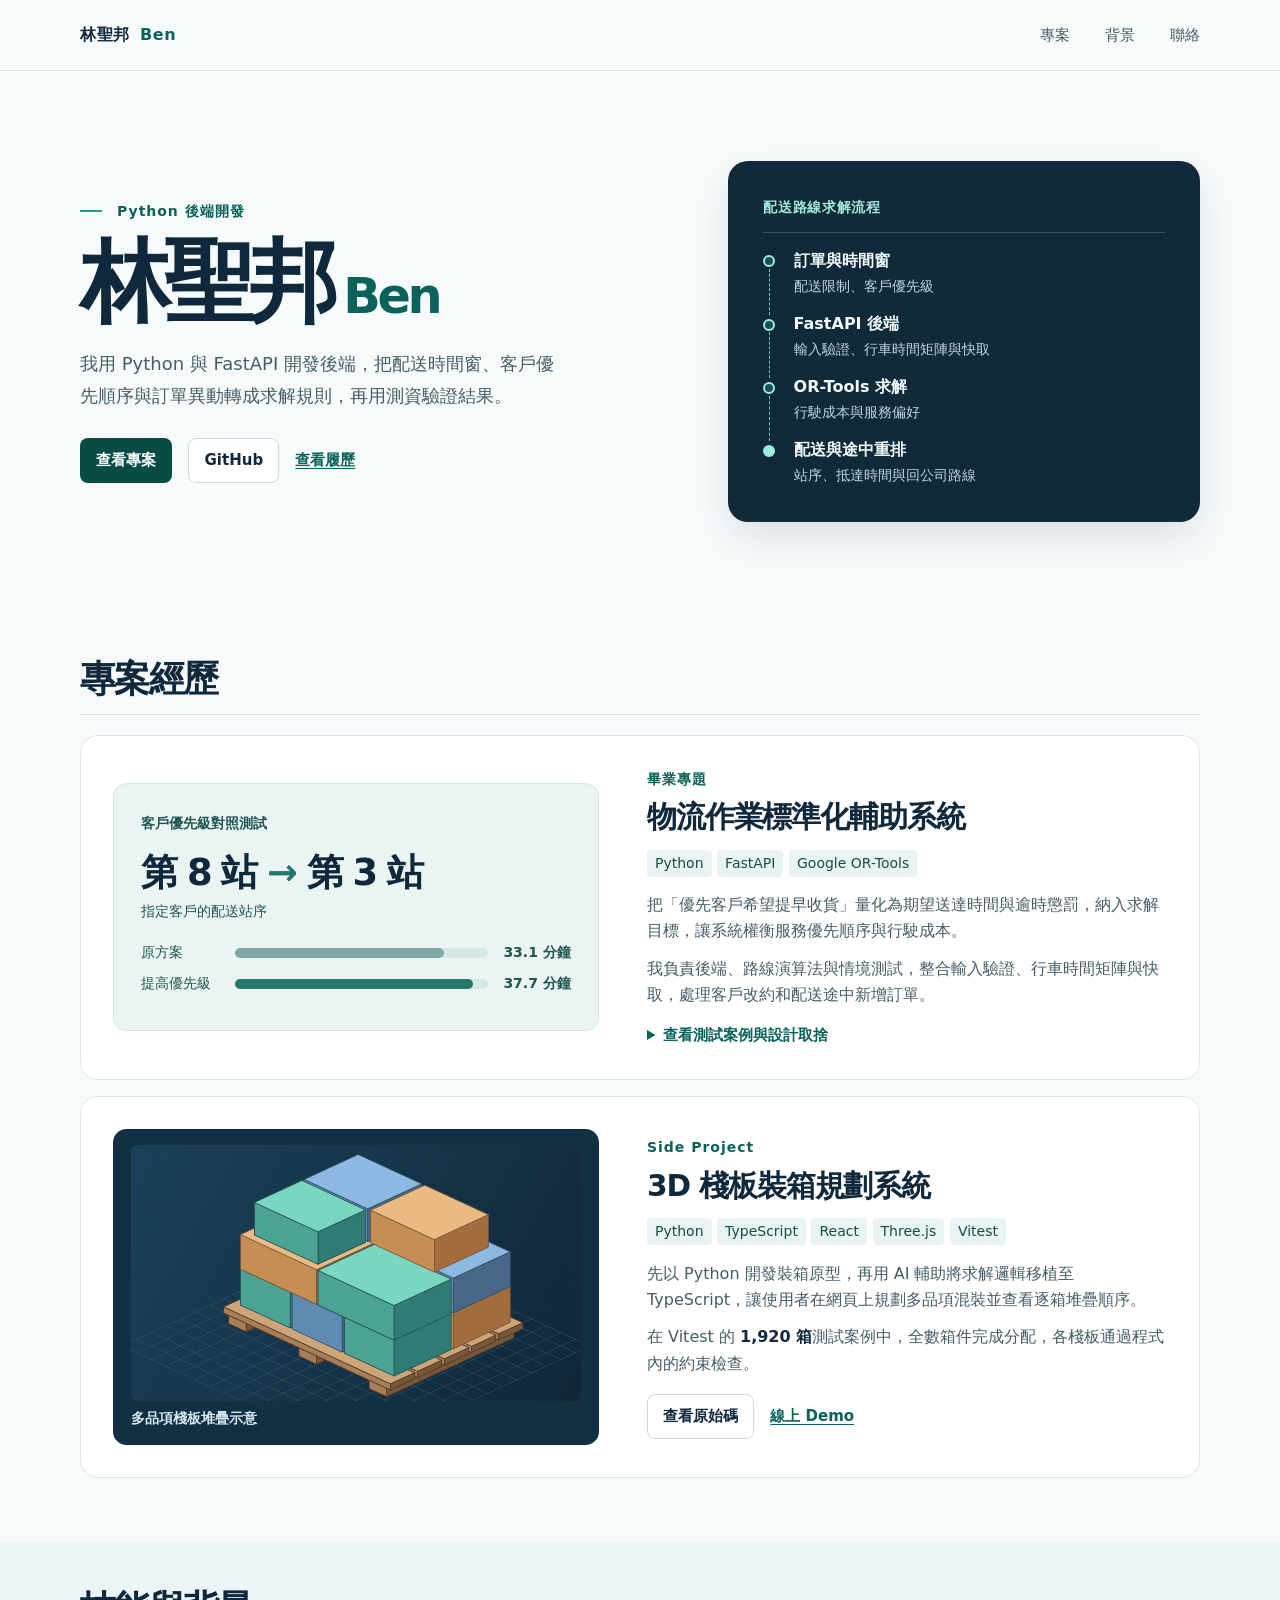
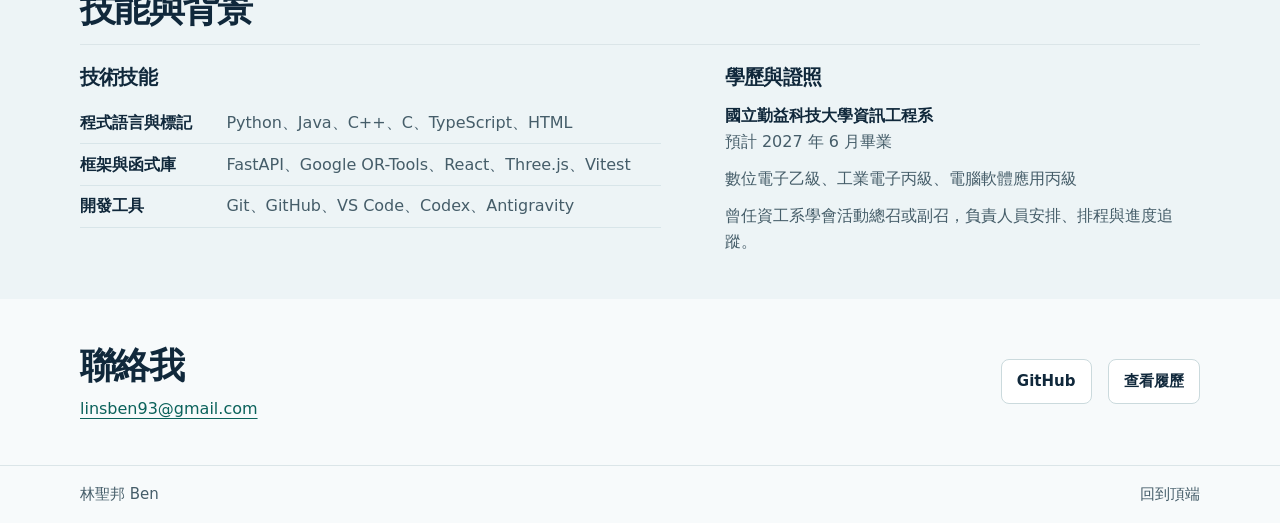
==== index.html @ 9405531b "Publish first portfolio version" ====
<!doctype html>
<html lang="zh-Hant">
<head>
  <meta charset="utf-8">
  <meta name="viewport" content="width=device-width, initial-scale=1">
  <meta name="description" content="林聖邦 Ben 的工程作品集，展示 FastAPI 物流路線求解與 3D 棧板裝箱規劃。">
  <meta name="theme-color" content="#f7fafb">
  <title>林聖邦 Ben｜工程作品集</title>
  <link rel="stylesheet" href="styles.css">
  <script src="pallet.js" defer></script>
</head>
<body>
  <a class="skip" href="#main">跳至主要內容</a>
  <header class="site-header" id="top">
    <div class="shell site-nav">
      <a class="wordmark" href="#top">林聖邦 <span>Ben</span></a>
      <nav aria-label="網站導覽">
        <a href="#projects">專案</a>
        <a href="#about">背景</a>
        <a href="#contact">聯絡</a>
      </nav>
    </div>
  </header>

  <main id="main">
    <section class="hero shell" aria-labelledby="hero-title">
      <div class="hero-copy">
        <p class="eyebrow"><span></span> Python 後端開發</p>
        <h1 id="hero-title">林聖邦<span class="hero-name">Ben</span></h1>
        <p class="intro">我用 Python 與 FastAPI 開發後端，把配送時間窗、客戶優先順序與訂單異動轉成求解規則，再用測資驗證結果。</p>
        <div class="actions">
          <a class="button primary" href="#projects">查看專案</a>
          <a class="button secondary" href="https://github.com/linbenshow">GitHub</a>
          <a class="text-link" href="resume.html">查看履歷</a>
        </div>
      </div>

      <figure class="flow-card" aria-labelledby="flow-title">
        <figcaption id="flow-title">配送路線求解流程</figcaption>
        <ol class="flow">
          <li><span class="flow-node" aria-hidden="true"></span><div><strong>訂單與時間窗</strong><small>配送限制、客戶優先級</small></div></li>
          <li><span class="flow-node" aria-hidden="true"></span><div><strong>FastAPI 後端</strong><small>輸入驗證、行車時間矩陣與快取</small></div></li>
          <li><span class="flow-node" aria-hidden="true"></span><div><strong>OR-Tools 求解</strong><small>行駛成本與服務偏好</small></div></li>
          <li><span class="flow-node" aria-hidden="true"></span><div><strong>配送與途中重排</strong><small>站序、抵達時間與回公司路線</small></div></li>
        </ol>
      </figure>
    </section>

    <section class="shell projects section" id="projects" aria-labelledby="projects-title">
      <div class="section-heading">
        <h2 id="projects-title">專案經歷</h2>
      </div>

      <article class="project">
        <div class="project-copy">
          <p class="project-type">畢業專題</p>
          <h3>物流作業標準化輔助系統</h3>
          <ul class="tags" aria-label="使用技術">
            <li>Python</li><li>FastAPI</li><li>Google OR-Tools</li>
          </ul>
          <p>把「優先客戶希望提早收貨」量化為期望送達時間與逾時懲罰，納入求解目標，讓系統權衡服務優先順序與行駛成本。</p>
          <p>我負責後端、路線演算法與情境測試，整合輸入驗證、行車時間矩陣與快取，處理客戶改約和配送途中新增訂單。</p>
          <details>
            <summary>查看測試案例與設計取捨</summary>
            <p>在一組對照測試中，提高指定客戶的優先級後，該客戶由第 8 站提前至第 3 站，行駛時間由 33.1 分鐘增至 37.7 分鐘。兩組都沒有等待或遲到。這個案例呈現提早服務指定客戶所增加的行駛成本。</p>
          </details>
        </div>
        <figure class="project-visual comparison">
          <figcaption>客戶優先級對照測試</figcaption>
          <div class="metric"><strong>第 8 站 <span aria-hidden="true">→</span><span class="sr-only">提前至</span> 第 3 站</strong><span>指定客戶的配送站序</span></div>
          <div class="bar-row"><span>原方案</span><div class="bar-track" aria-hidden="true"><div class="bar original"></div></div><strong>33.1 分鐘</strong></div>
          <div class="bar-row"><span>提高優先級</span><div class="bar-track" aria-hidden="true"><div class="bar updated"></div></div><strong>37.7 分鐘</strong></div>
        </figure>
      </article>

      <article class="project pallet-project">
        <div class="project-copy">
          <p class="project-type">Side Project</p>
          <h3>3D 棧板裝箱規劃系統</h3>
          <ul class="tags" aria-label="使用技術">
            <li>Python</li><li>TypeScript</li><li>React</li><li>Three.js</li><li>Vitest</li>
          </ul>
          <p>先以 Python 開發裝箱原型，再用 AI 輔助將求解邏輯移植至 TypeScript，讓使用者在網頁上規劃多品項混裝並查看逐箱堆疊順序。</p>
          <p>在 Vitest 的 <strong>1,920 箱</strong>測試案例中，全數箱件完成分配，各棧板通過程式內的約束檢查。</p>
          <div class="actions project-links">
            <a class="button secondary" href="https://github.com/linbenshow/pallet-packing-3d">查看原始碼</a>
            <a class="text-link" href="https://linbenshow.github.io/pallet-packing-3d/">線上 Demo</a>
          </div>
        </div>
        <figure class="project-visual pallet-figure">
          <canvas id="pallet" width="880" height="500" role="img" aria-label="三種顏色的箱件分層堆疊在棧板上的等角示意"></canvas>
          <figcaption>多品項棧板堆疊示意</figcaption>
        </figure>
      </article>
    </section>

    <section class="background section" id="about" aria-labelledby="about-title">
      <div class="shell">
        <div class="section-heading"><h2 id="about-title">技能與背景</h2></div>
        <div class="about-grid">
          <div>
            <h3>技術技能</h3>
            <dl class="skills">
              <div><dt>程式語言與標記</dt><dd>Python、Java、C++、C、TypeScript、HTML</dd></div>
              <div><dt>框架與函式庫</dt><dd>FastAPI、Google OR-Tools、React、Three.js、Vitest</dd></div>
              <div><dt>開發工具</dt><dd>Git、GitHub、VS Code、Codex、Antigravity</dd></div>
            </dl>
          </div>
          <div class="credentials">
            <h3>學歷與證照</h3>
            <p><strong>國立勤益科技大學資訊工程系</strong><br>預計 2027 年 6 月畢業</p>
            <p>數位電子乙級、工業電子丙級、電腦軟體應用丙級</p>
            <p>曾任資工系學會活動總召或副召，負責人員安排、排程與進度追蹤。</p>
          </div>
        </div>
      </div>
    </section>

    <section class="contact shell section" id="contact" aria-labelledby="contact-title">
      <div>
        <h2 id="contact-title">聯絡我</h2>
        <a class="email" href="mailto:linsben93@gmail.com">linsben93@gmail.com</a>
      </div>
      <div class="actions">
        <a class="button secondary" href="https://github.com/linbenshow">GitHub</a>
        <a class="button secondary" href="resume.html">查看履歷</a>
      </div>
    </section>
  </main>

  <footer><div class="shell footer-inner"><span>林聖邦 Ben</span><a href="#top">回到頂端</a></div></footer>
</body>
</html>
---- styles.css ----
:root {
  color-scheme: light;
  --ink: #10283b;
  --muted: #455d69;
  --accent: #0b625b;
  --accent-dark: #084c46;
  --line: #dbe5e8;
  --paper: #f7fafb;
  --white: #fff;
  --font: "Segoe UI", "Noto Sans TC", "Microsoft JhengHei", "PingFang TC", system-ui, sans-serif;
}

*, *::before, *::after { box-sizing: border-box; }
html { scroll-padding-top: 1rem; }
body { margin: 0; background: var(--paper); color: var(--ink); font: 1rem/1.65 var(--font); }
a { color: var(--accent); text-underline-offset: .22em; }
a:focus-visible, summary:focus-visible { outline: 3px solid #16897c; outline-offset: 4px; }
figure, h1, h2, h3, p, ol, ul, dl, dd { margin: 0; }
.shell { width: min(70rem, calc(100% - 4rem)); margin-inline: auto; }
.sr-only, .skip:not(:focus) { position: absolute; width: 1px; height: 1px; overflow: hidden; clip-path: inset(50%); white-space: nowrap; }
.skip:focus { position: fixed; z-index: 2; inset: .75rem auto auto .75rem; padding: .5rem 1rem; background: var(--white); }

.site-header { border-bottom: 1px solid var(--line); }
.site-nav { min-height: 4.4rem; display: flex; align-items: center; justify-content: space-between; gap: 1rem; }
.wordmark { color: var(--ink); text-decoration: none; font-weight: 800; letter-spacing: .04em; }
.wordmark span { margin-inline-start: .24rem; color: var(--accent); }
.site-nav nav { display: flex; gap: clamp(1rem, 3vw, 2.2rem); }
.site-nav nav a, footer a { color: var(--muted); font-size: .9375rem; text-decoration: none; }
.site-nav nav a:hover, footer a:hover { text-decoration: underline; }

.hero { display: grid; grid-template-columns: 1.21fr 1fr; align-items: center; gap: clamp(2rem, 6vw, 5rem); padding-block: clamp(3rem, 7vw, 6.4rem); }
.eyebrow, .project-type { color: var(--accent); font-size: .875rem; font-weight: 750; letter-spacing: .07em; }
.eyebrow span { display: inline-block; width: 1.4rem; height: 2px; margin: 0 .55rem .25rem 0; background: #1d9e8e; }
h1 { margin-block: .65rem 1.1rem; font-size: clamp(3.1rem, 7vw, 5.9rem); line-height: 1.08; letter-spacing: -.065em; }
.hero-name { margin-left: .22em; color: var(--accent); font-size: .55em; letter-spacing: -.07em; }
.intro { max-width: 30rem; color: var(--muted); font-size: clamp(1rem, 2vw, 1.125rem); line-height: 1.8; }
.actions { display: flex; flex-wrap: wrap; gap: .7rem 1rem; align-items: center; margin-top: 1.6rem; }
.button { display: inline-flex; align-items: center; justify-content: center; min-height: 2.8rem; padding: .55rem .95rem; border: 1px solid transparent; border-radius: .5rem; font-weight: 700; text-decoration: none; font-size: .9375rem; }
.primary { background: var(--accent-dark); color: var(--white); }
.primary:hover { background: #123e39; }
.secondary { color: var(--ink); background: var(--white); border-color: #cbdadd; }
.secondary:hover { background: #eaf4f2; border-color: #8ab8b1; }
.text-link { font-weight: 700; font-size: .9375rem; }

.flow-card { padding: clamp(1.35rem, 3.3vw, 2.2rem); background: #102a3b; color: #f3fafb; border-radius: 1.25rem; box-shadow: 0 16px 36px #102a3b1c; }
.flow-card figcaption { color: #a5e9db; font-weight: 700; letter-spacing: .05em; font-size: .875rem; padding-bottom: .8rem; border-bottom: 1px solid #ffffff2d; }
.flow { list-style: none; padding: .95rem 0 0; }
.flow li { display: grid; align-items: start; grid-template-columns: 1.15rem 1fr; gap: .75rem; position: relative; padding-bottom: .85rem; }
.flow li:last-child { padding-bottom: 0; }
.flow li:not(:last-child)::after { content: ""; position: absolute; left: .34rem; top: 1.32rem; height: calc(100% - 1.12rem); border-left: 1px dashed #78c7b7; }
.flow-node { display: block; width: .75rem; height: .75rem; border: 2px solid #98f0dd; border-radius: 50%; margin-top: .45rem; background: #204b50; }
.flow li:last-child .flow-node { background: #98f0dd; }
.flow strong, .flow small { display: block; }
.flow small { color: #c1d4dc; font-size: .875rem; }

.section { padding-block: 2.7rem; }
.section-heading { border-bottom: 1px solid var(--line); padding-bottom: .75rem; margin-bottom: 1.2rem; }
h2 { font-size: clamp(1.65rem, 3.6vw, 2.28rem); letter-spacing: -.045em; line-height: 1.3; }
h3 { font-size: clamp(1.3rem, 2.7vw, 1.85rem); letter-spacing: -.038em; line-height: 1.35; }
.project { display: grid; grid-template-columns: 1fr 1.07fr; gap: clamp(1.5rem, 4vw, 3rem); padding: clamp(1.2rem, 3vw, 2rem); align-items: center; background: var(--white); border: 1px solid var(--line); border-radius: 1.15rem; }
.project + .project { margin-top: 1rem; }
.project-type { margin-bottom: .45rem; }
.project-copy { grid-column: 2; grid-row: 1; min-width: 0; }
.project-copy > p:not(.project-type), details p { margin-top: .68rem; color: var(--muted); }
.project-copy p strong { color: var(--ink); }
.tags { display: flex; flex-wrap: wrap; gap: .35rem; list-style: none; padding: 0; margin: .75rem 0 .95rem; }
.tags li { border-radius: .25rem; padding: .12rem .5rem; background: #eaf3f3; color: #164e48; font-size: .875rem; }
details { margin-top: .9rem; }
summary { width: fit-content; cursor: pointer; color: var(--accent); font-weight: 700; font-size: .9375rem; }
.project-visual { grid-column: 1; grid-row: 1; border-radius: .85rem; min-width: 0; }
.project-visual figcaption { font-size: .875rem; font-weight: 700; }
.comparison { padding: clamp(1.15rem, 3vw, 1.7rem); color: #1f5452; background: #eaf5f3; border: 1px solid #d1e7e3; }
.metric { display: grid; gap: .15rem; margin: .8rem 0 1.15rem; }
.metric strong { color: var(--ink); font-size: clamp(1.5rem, 3.4vw, 2.3rem); letter-spacing: -.055em; line-height: 1.35; }
.metric strong span[aria-hidden] { color: #26766b; }
.metric > span { font-size: .875rem; }
.bar-row { display: grid; grid-template-columns: 5.35rem 1fr 4.7rem; align-items: center; gap: .5rem; margin-block: .5rem; font-size: .875rem; }
.bar-row strong { white-space: nowrap; text-align: right; }
.bar-track { height: .62rem; border-radius: 2rem; background: #d6e8e5; }
.bar { height: 100%; border-radius: inherit; }
.original { width: 82.75%; background: #80a8a4; }
.updated { width: 94.25%; background: #26766b; }
.pallet-figure { padding: .95rem 1.1rem; background: #132f44; color: #d8eaf1; }
.pallet-figure canvas, .pallet-figure img { width: 100%; height: auto; display: block; border-radius: .4rem; }
.pallet-figure figcaption { margin-top: .4rem; }
.project-links { margin-top: 1.05rem; }

.background { margin-top: 1.25rem; background: #edf4f6; }
.about-grid { display: grid; grid-template-columns: 1.1fr .9fr; gap: clamp(1.5rem, 5vw, 4.5rem); }
.about-grid h3 { font-size: 1.25rem; margin-bottom: .7rem; }
.skills > div { display: grid; grid-template-columns: 8.75rem 1fr; gap: .4rem; padding: .45rem 0; border-bottom: 1px solid #d8e5e9; }
.skills dt { font-weight: 650; }
.skills dd, .credentials p { color: var(--muted); }
.credentials p + p { margin-top: .65rem; }
.credentials strong { color: var(--ink); }
.contact { display: flex; align-items: center; justify-content: space-between; gap: 1rem; }
.contact .actions { margin-top: 0; }
.email { display: inline-block; margin-top: .4rem; overflow-wrap: anywhere; }
footer { border-top: 1px solid var(--line); }
.footer-inner { display: flex; justify-content: space-between; gap: 1rem; padding-block: 1rem; color: var(--muted); font-size: .9375rem; }

@media (max-width: 52rem) {
  .shell { width: min(100% - 2.25rem, 70rem); }
  .hero { gap: 1.5rem; }
  .project { grid-template-columns: 1fr 1fr; gap: 1.2rem; }
  .bar-row { grid-template-columns: 1fr auto; }
  .bar-track { grid-column: 1 / -1; grid-row: 2; }
}
@media (max-width: 42rem) {
  .hero, .project, .about-grid { grid-template-columns: 1fr; }
  .hero { padding-block: 2.5rem 1rem; }
  .section { padding-block: 2rem; }
  .project-copy { grid-column: 1; grid-row: 1; }
  .project-visual { grid-row: 2; }
  .bar-row { grid-template-columns: 5.35rem 1fr 4.7rem; }
  .bar-track { grid-column: auto; grid-row: auto; }
  .contact { align-items: flex-start; flex-direction: column; }
}
@media (max-width: 25rem) {
  .shell { width: calc(100% - 1.5rem); }
  .site-nav nav { gap: .75rem; }
  .bar-row { grid-template-columns: 1fr auto; }
  .bar-track { grid-column: 1 / -1; grid-row: 2; }
  .skills > div { grid-template-columns: 1fr; }
}
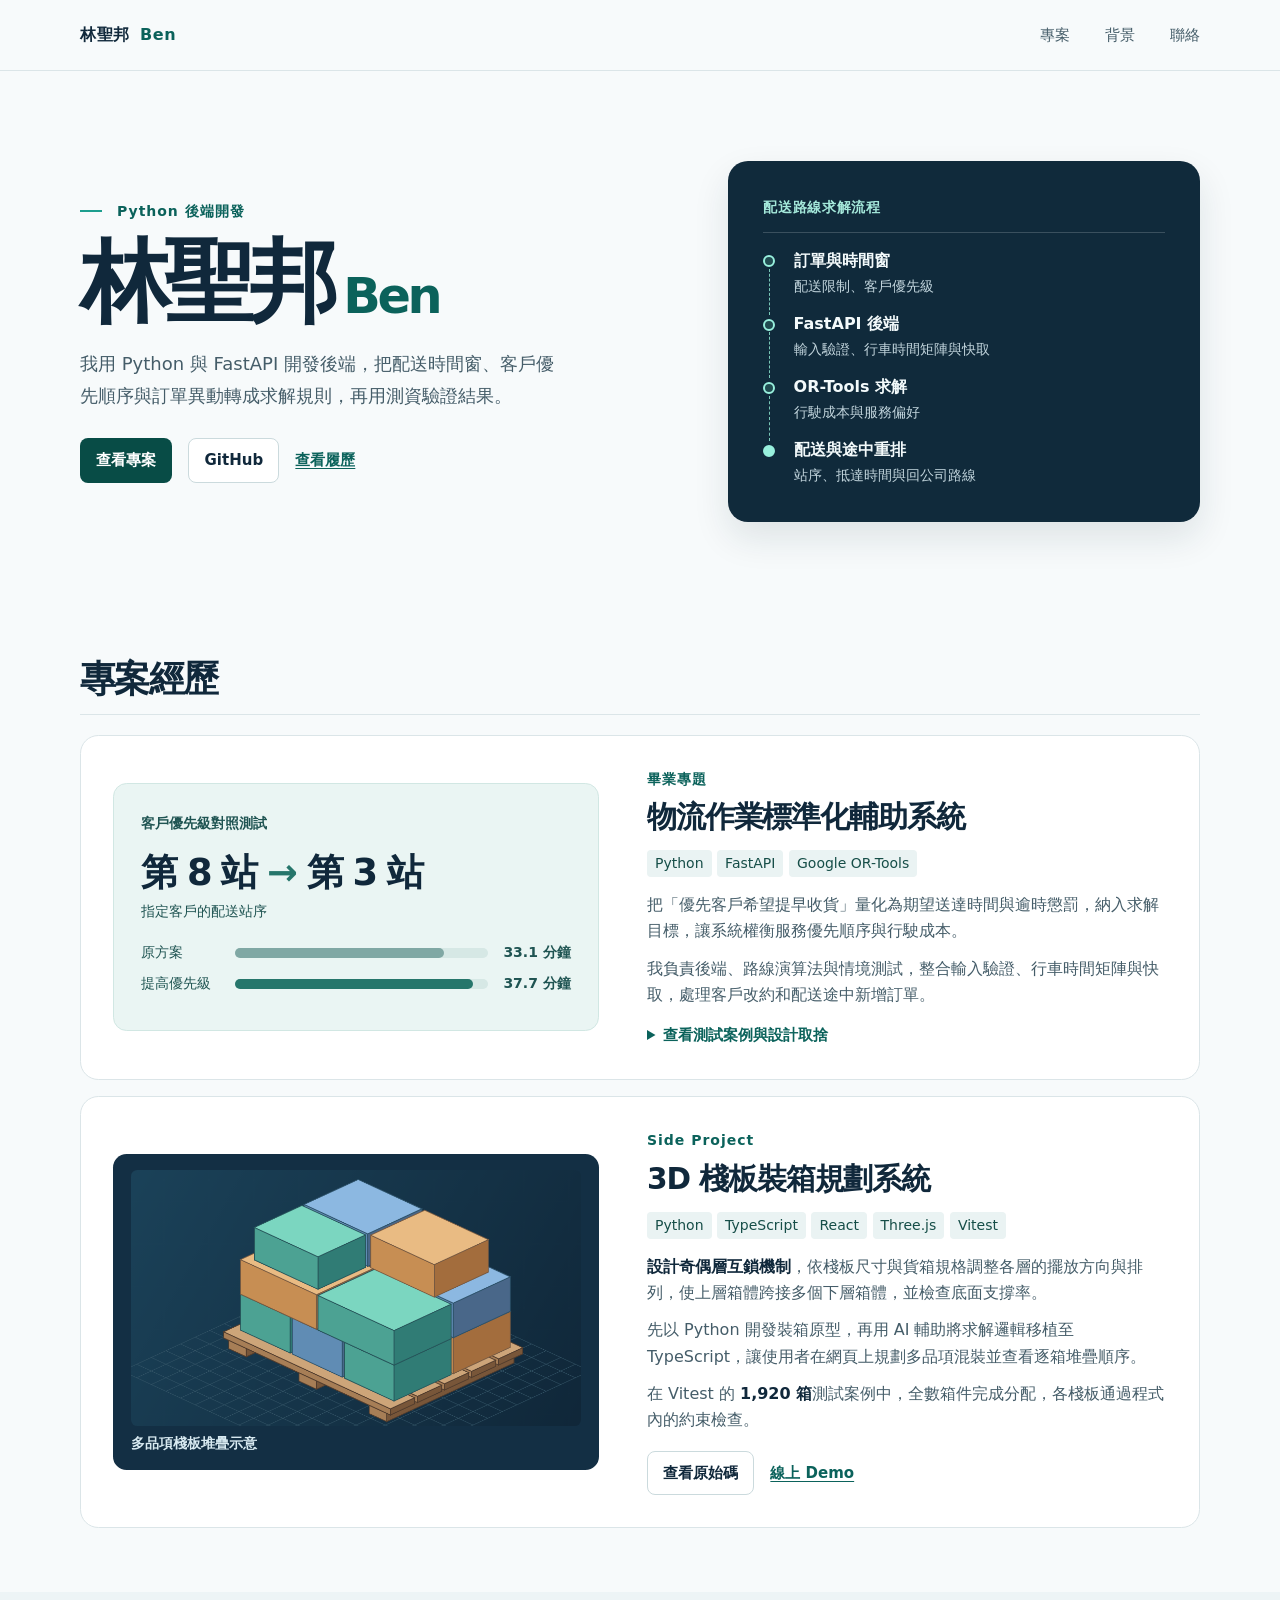
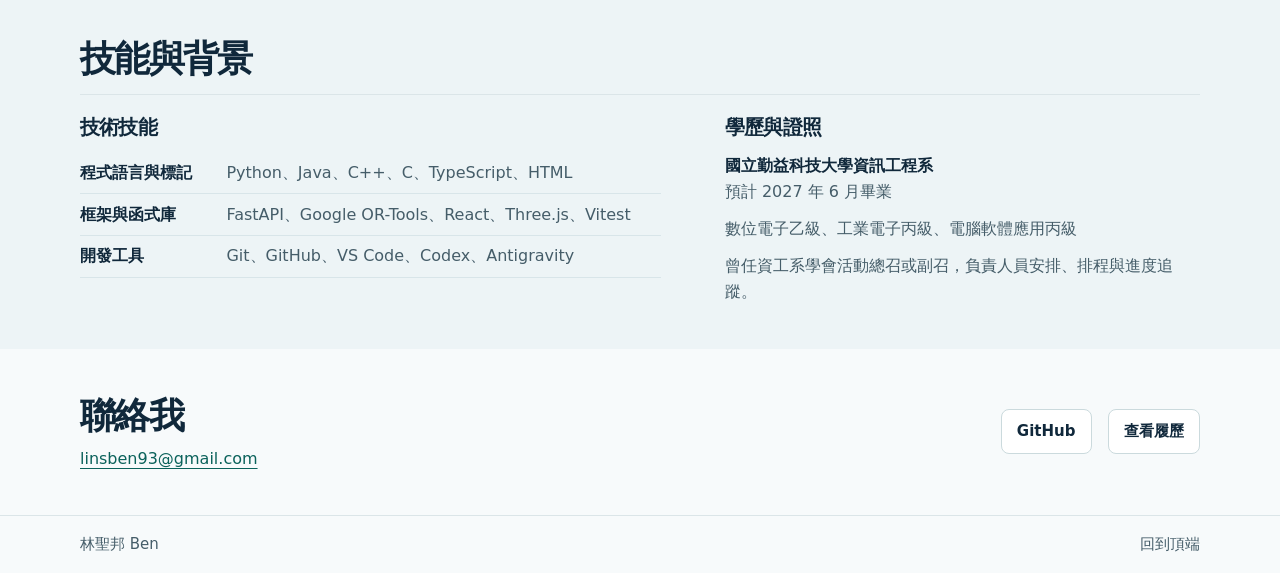
==== commit 588c6675: "Highlight pallet interlocking design" ====
--- a/index.html
+++ b/index.html
@@ -80,6 +80,7 @@
           <ul class="tags" aria-label="使用技術">
             <li>Python</li><li>TypeScript</li><li>React</li><li>Three.js</li><li>Vitest</li>
           </ul>
+          <p><strong>設計奇偶層互鎖機制</strong>，依棧板尺寸與貨箱規格調整各層的擺放方向與排列，使上層箱體跨接多個下層箱體，並檢查底面支撐率。</p>
           <p>先以 Python 開發裝箱原型，再用 AI 輔助將求解邏輯移植至 TypeScript，讓使用者在網頁上規劃多品項混裝並查看逐箱堆疊順序。</p>
           <p>在 Vitest 的 <strong>1,920 箱</strong>測試案例中，全數箱件完成分配，各棧板通過程式內的約束檢查。</p>
           <div class="actions project-links">
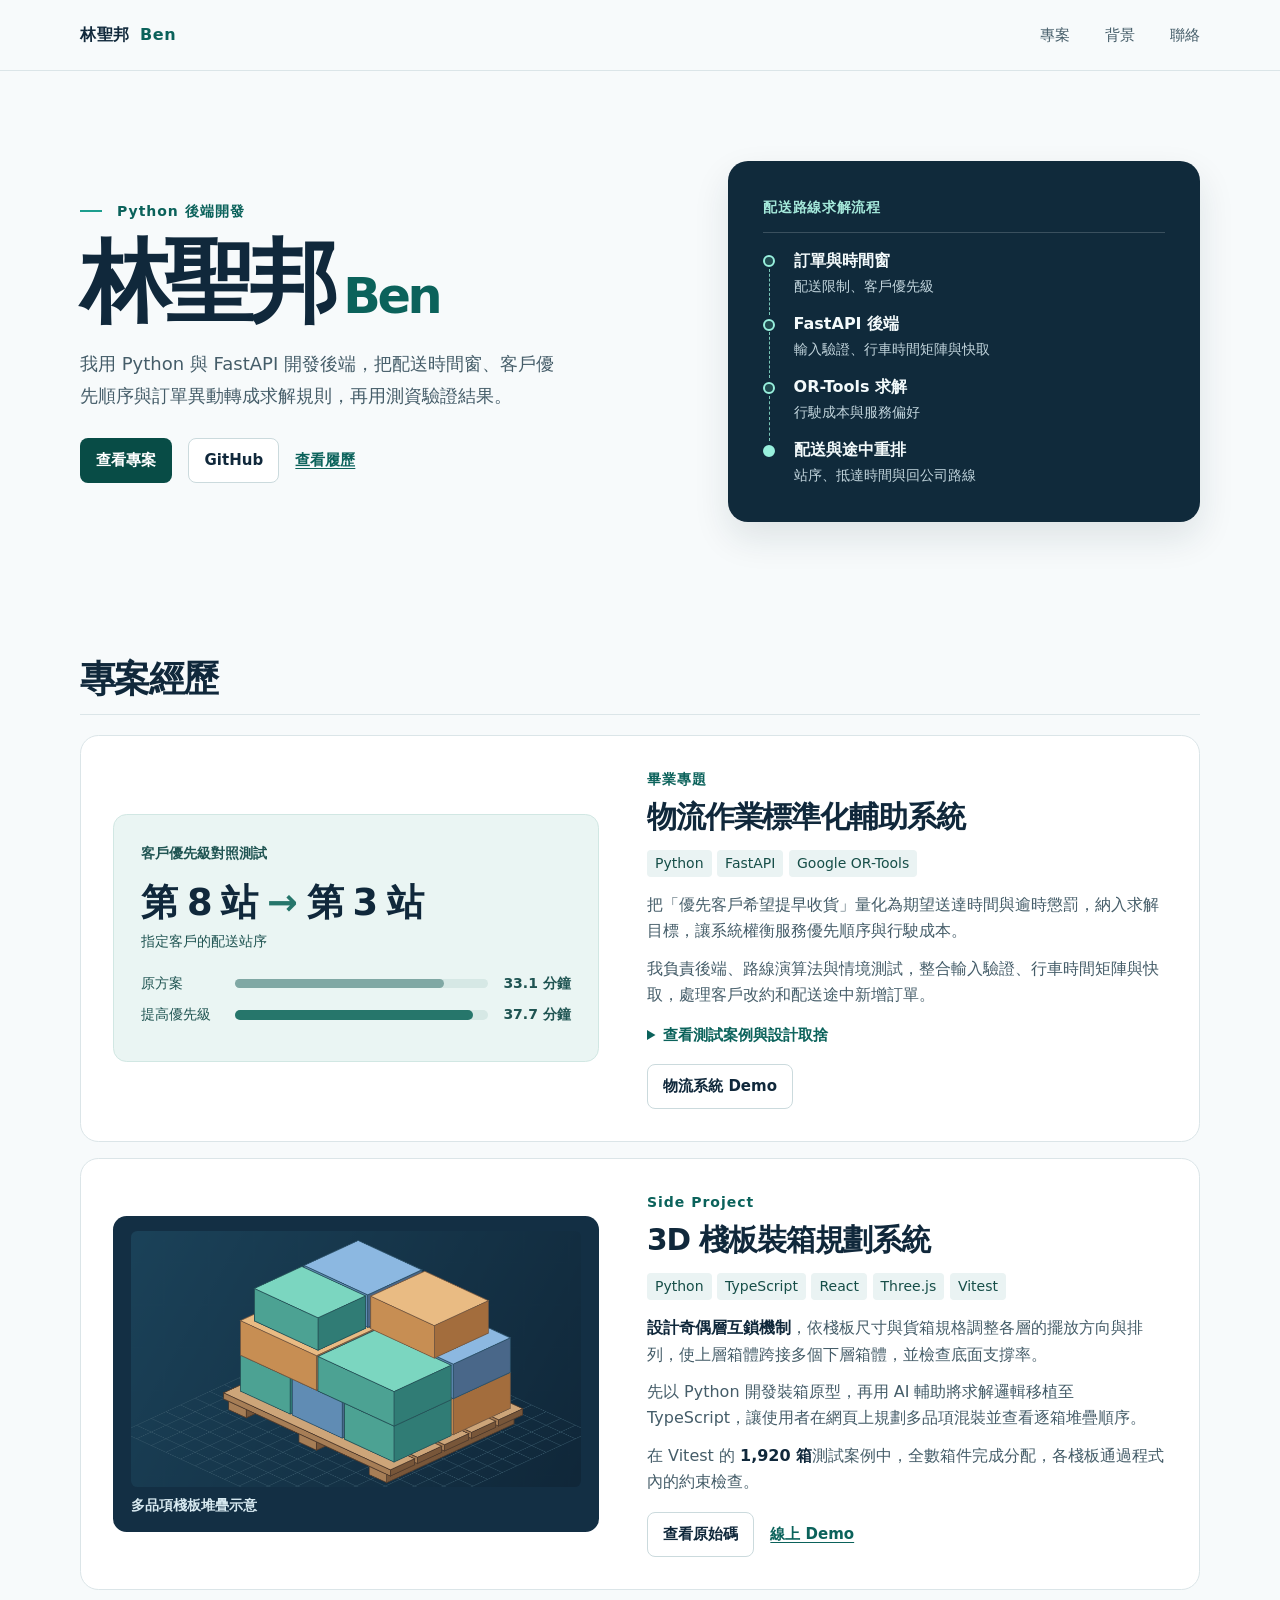
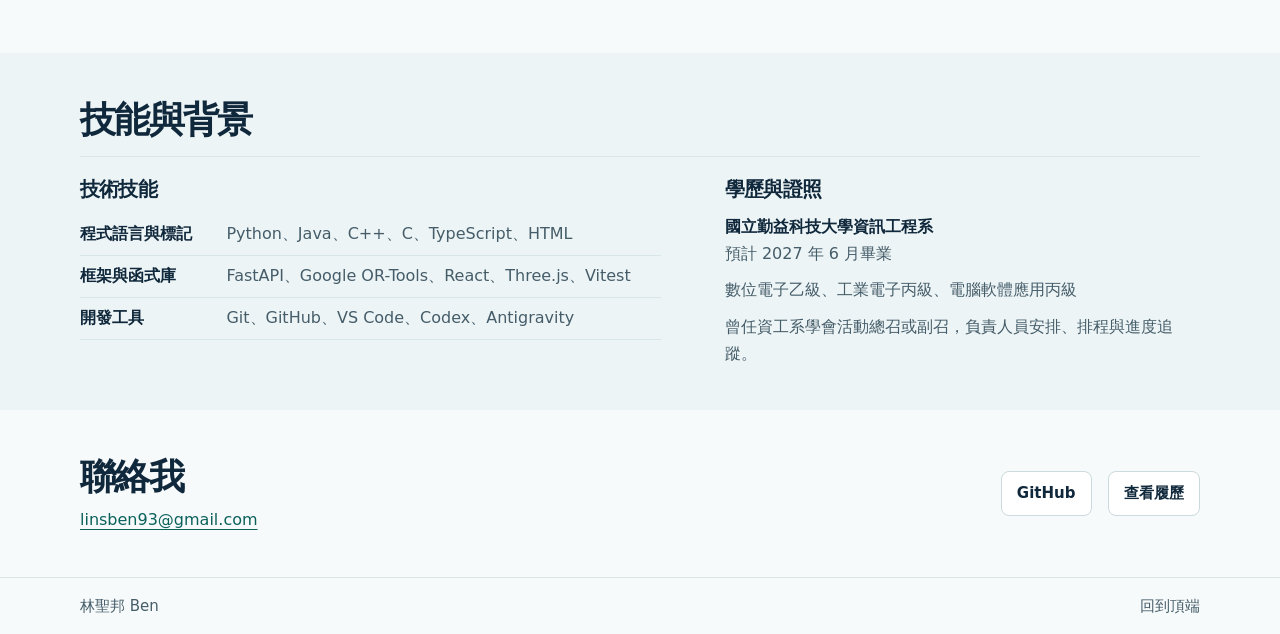
==== commit 2c4af71d: "Link the logistics system demo" ====
--- a/index.html
+++ b/index.html
@@ -64,6 +64,9 @@
             <summary>查看測試案例與設計取捨</summary>
             <p>在一組對照測試中，提高指定客戶的優先級後，該客戶由第 8 站提前至第 3 站，行駛時間由 33.1 分鐘增至 37.7 分鐘。兩組都沒有等待或遲到。這個案例呈現提早服務指定客戶所增加的行駛成本。</p>
           </details>
+          <div class="actions project-links">
+            <a class="button secondary" href="https://tsptw-staticsite.onrender.com/">物流系統 Demo</a>
+          </div>
         </div>
         <figure class="project-visual comparison">
           <figcaption>客戶優先級對照測試</figcaption>
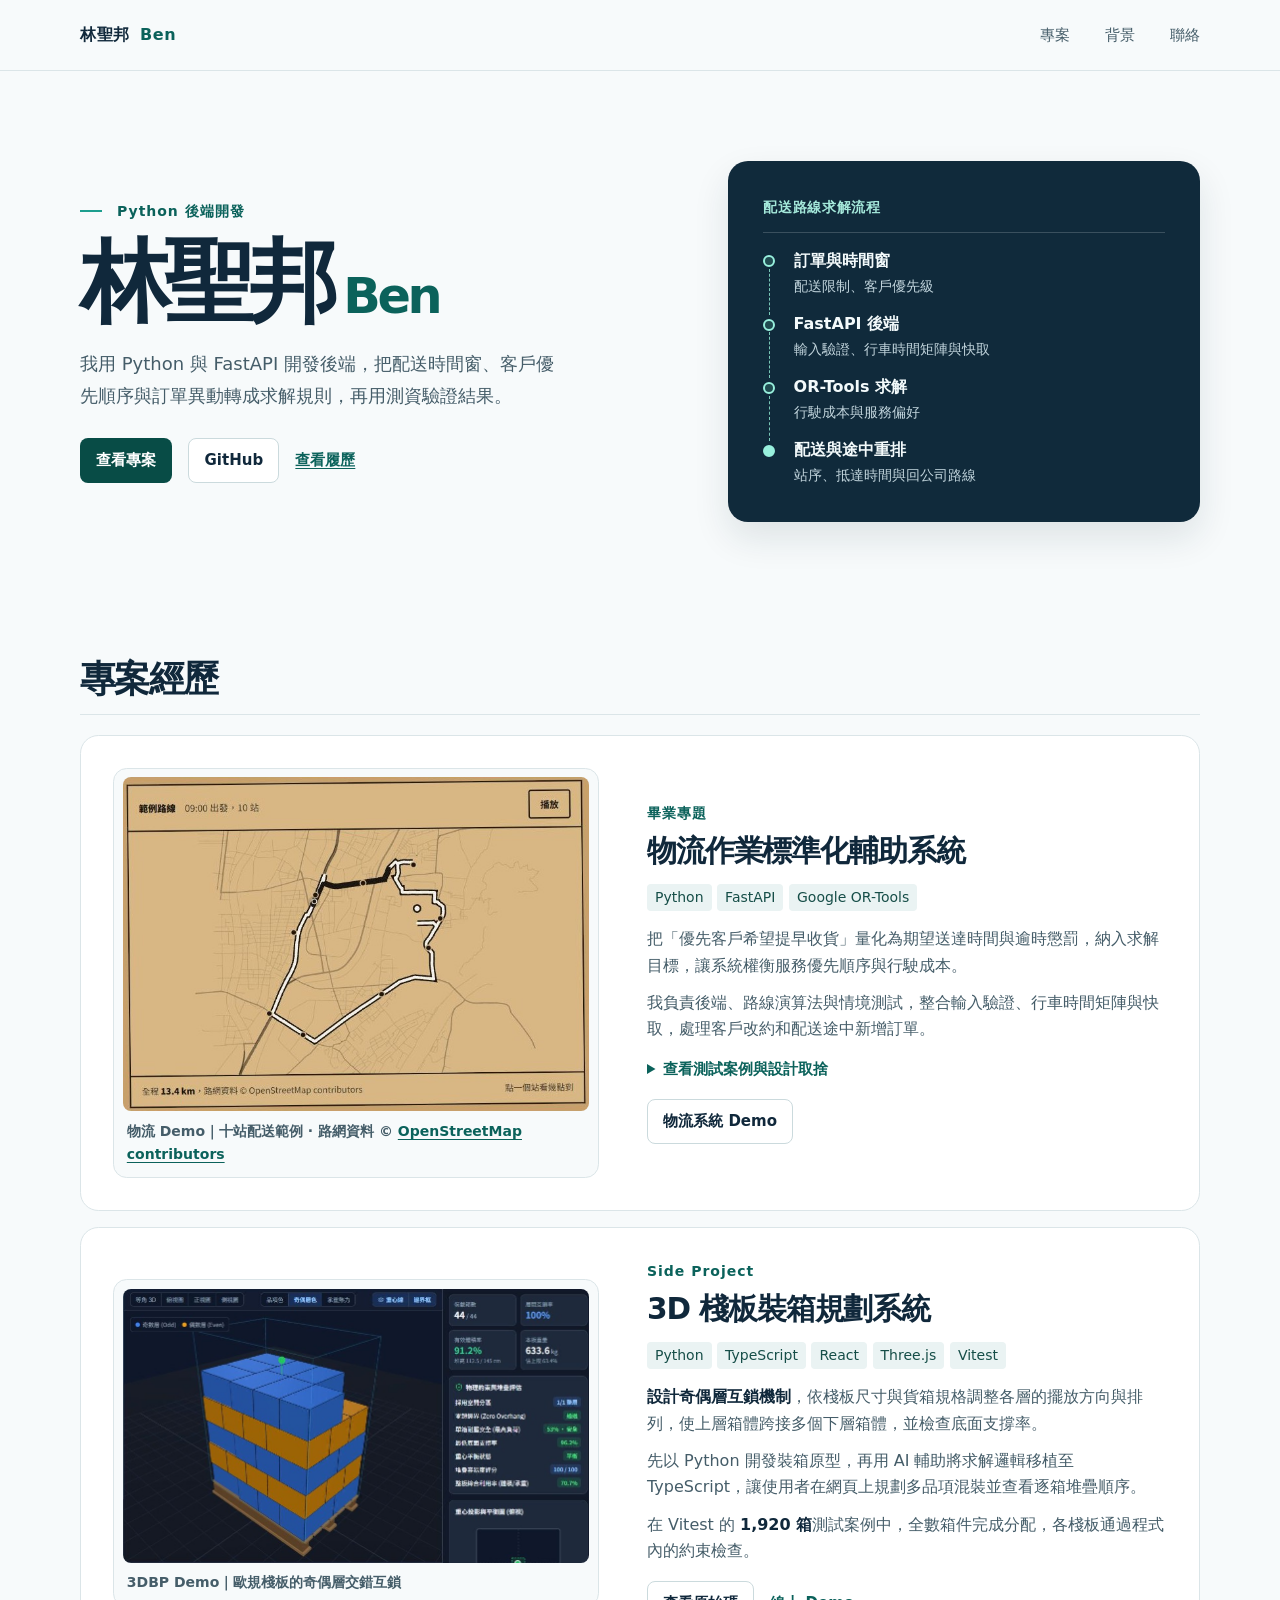
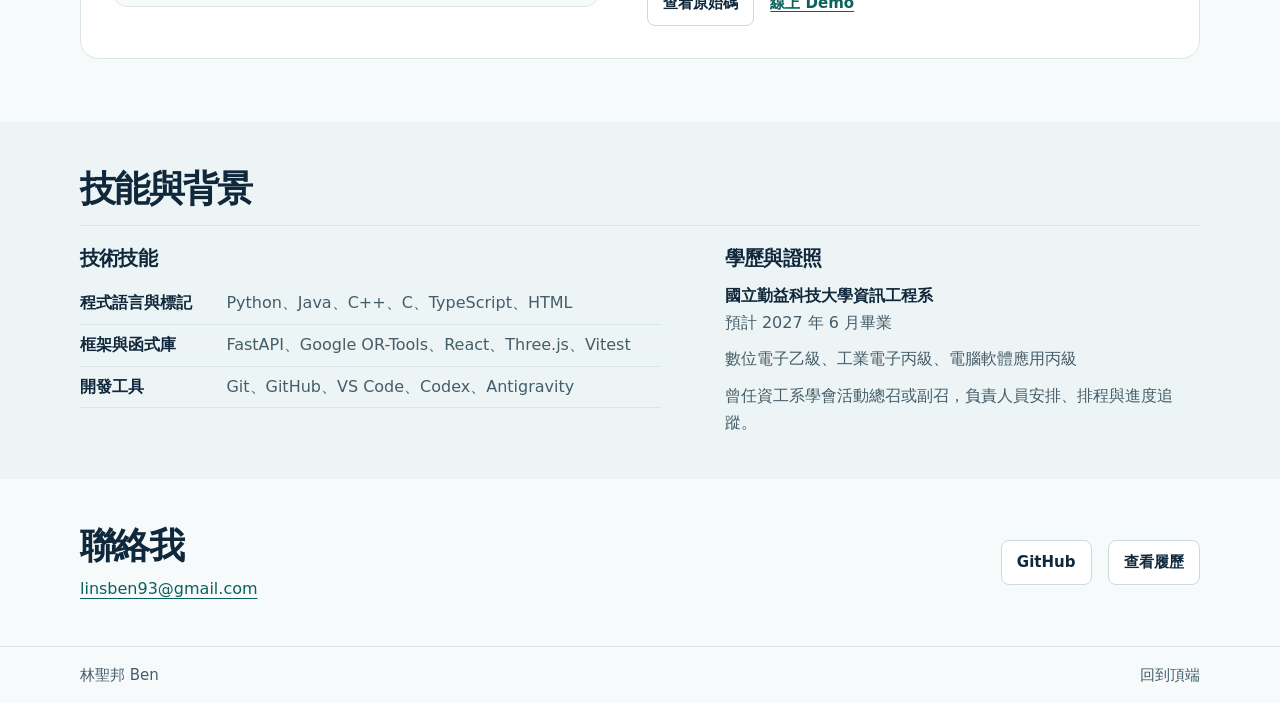
==== commit c14dd592: "Show live project demo screenshots" ====
--- a/index.html
+++ b/index.html
@@ -7,7 +7,6 @@
   <meta name="theme-color" content="#f7fafb">
   <title>林聖邦 Ben｜工程作品集</title>
   <link rel="stylesheet" href="styles.css">
-  <script src="pallet.js" defer></script>
 </head>
 <body>
   <a class="skip" href="#main">跳至主要內容</a>
@@ -68,11 +67,11 @@
             <a class="button secondary" href="https://tsptw-staticsite.onrender.com/">物流系統 Demo</a>
           </div>
         </div>
-        <figure class="project-visual comparison">
-          <figcaption>客戶優先級對照測試</figcaption>
-          <div class="metric"><strong>第 8 站 <span aria-hidden="true">→</span><span class="sr-only">提前至</span> 第 3 站</strong><span>指定客戶的配送站序</span></div>
-          <div class="bar-row"><span>原方案</span><div class="bar-track" aria-hidden="true"><div class="bar original"></div></div><strong>33.1 分鐘</strong></div>
-          <div class="bar-row"><span>提高優先級</span><div class="bar-track" aria-hidden="true"><div class="bar updated"></div></div><strong>37.7 分鐘</strong></div>
+        <figure class="project-visual">
+          <a class="project-screenshot" href="logistics-demo.jpg" aria-label="放大物流 Demo 路線截圖">
+            <img src="logistics-demo.jpg" width="709" height="507" loading="lazy" decoding="async" alt="物流系統 Demo 的十站配送路線地圖，標示出發時刻與各配送站點。">
+          </a>
+          <figcaption>物流 Demo｜十站配送範例 · 路網資料 © <a href="https://www.openstreetmap.org/copyright">OpenStreetMap contributors</a></figcaption>
         </figure>
       </article>
 
@@ -91,9 +90,11 @@
             <a class="text-link" href="https://linbenshow.github.io/pallet-packing-3d/">線上 Demo</a>
           </div>
         </div>
-        <figure class="project-visual pallet-figure">
-          <canvas id="pallet" width="880" height="500" role="img" aria-label="三種顏色的箱件分層堆疊在棧板上的等角示意"></canvas>
-          <figcaption>多品項棧板堆疊示意</figcaption>
+        <figure class="project-visual">
+          <a class="project-screenshot" href="pallet-demo.jpg" aria-label="放大 3DBP Demo 棧板互鎖截圖">
+            <img src="pallet-demo.jpg" width="937" height="549" loading="lazy" decoding="async" alt="3DBP Demo 的歐規棧板，藍色和橘色分別標示奇數層和偶數層，右側顯示互鎖率與支撐率。">
+          </a>
+          <figcaption>3DBP Demo｜歐規棧板的奇偶層交錯互鎖</figcaption>
         </figure>
       </article>
     </section>
--- a/styles.css
+++ b/styles.css
@@ -67,22 +67,10 @@
 .tags li { border-radius: .25rem; padding: .12rem .5rem; background: #eaf3f3; color: #164e48; font-size: .875rem; }
 details { margin-top: .9rem; }
 summary { width: fit-content; cursor: pointer; color: var(--accent); font-weight: 700; font-size: .9375rem; }
-.project-visual { grid-column: 1; grid-row: 1; border-radius: .85rem; min-width: 0; }
-.project-visual figcaption { font-size: .875rem; font-weight: 700; }
-.comparison { padding: clamp(1.15rem, 3vw, 1.7rem); color: #1f5452; background: #eaf5f3; border: 1px solid #d1e7e3; }
-.metric { display: grid; gap: .15rem; margin: .8rem 0 1.15rem; }
-.metric strong { color: var(--ink); font-size: clamp(1.5rem, 3.4vw, 2.3rem); letter-spacing: -.055em; line-height: 1.35; }
-.metric strong span[aria-hidden] { color: #26766b; }
-.metric > span { font-size: .875rem; }
-.bar-row { display: grid; grid-template-columns: 5.35rem 1fr 4.7rem; align-items: center; gap: .5rem; margin-block: .5rem; font-size: .875rem; }
-.bar-row strong { white-space: nowrap; text-align: right; }
-.bar-track { height: .62rem; border-radius: 2rem; background: #d6e8e5; }
-.bar { height: 100%; border-radius: inherit; }
-.original { width: 82.75%; background: #80a8a4; }
-.updated { width: 94.25%; background: #26766b; }
-.pallet-figure { padding: .95rem 1.1rem; background: #132f44; color: #d8eaf1; }
-.pallet-figure canvas, .pallet-figure img { width: 100%; height: auto; display: block; border-radius: .4rem; }
-.pallet-figure figcaption { margin-top: .4rem; }
+.project-visual { grid-column: 1; grid-row: 1; min-width: 0; padding: .55rem; background: var(--paper); border: 1px solid var(--line); border-radius: .85rem; }
+.project-screenshot { display: block; overflow: hidden; border-radius: .5rem; }
+.project-screenshot img { display: block; width: 100%; height: auto; }
+.project-visual figcaption { margin: .55rem .25rem .15rem; color: var(--muted); font-size: .875rem; font-weight: 650; }
 .project-links { margin-top: 1.05rem; }
 
 .background { margin-top: 1.25rem; background: #edf4f6; }
@@ -103,8 +91,6 @@
   .shell { width: min(100% - 2.25rem, 70rem); }
   .hero { gap: 1.5rem; }
   .project { grid-template-columns: 1fr 1fr; gap: 1.2rem; }
-  .bar-row { grid-template-columns: 1fr auto; }
-  .bar-track { grid-column: 1 / -1; grid-row: 2; }
 }
 @media (max-width: 42rem) {
   .hero, .project, .about-grid { grid-template-columns: 1fr; }
@@ -112,14 +98,10 @@
   .section { padding-block: 2rem; }
   .project-copy { grid-column: 1; grid-row: 1; }
   .project-visual { grid-row: 2; }
-  .bar-row { grid-template-columns: 5.35rem 1fr 4.7rem; }
-  .bar-track { grid-column: auto; grid-row: auto; }
   .contact { align-items: flex-start; flex-direction: column; }
 }
 @media (max-width: 25rem) {
   .shell { width: calc(100% - 1.5rem); }
   .site-nav nav { gap: .75rem; }
-  .bar-row { grid-template-columns: 1fr auto; }
-  .bar-track { grid-column: 1 / -1; grid-row: 2; }
   .skills > div { grid-template-columns: 1fr; }
 }
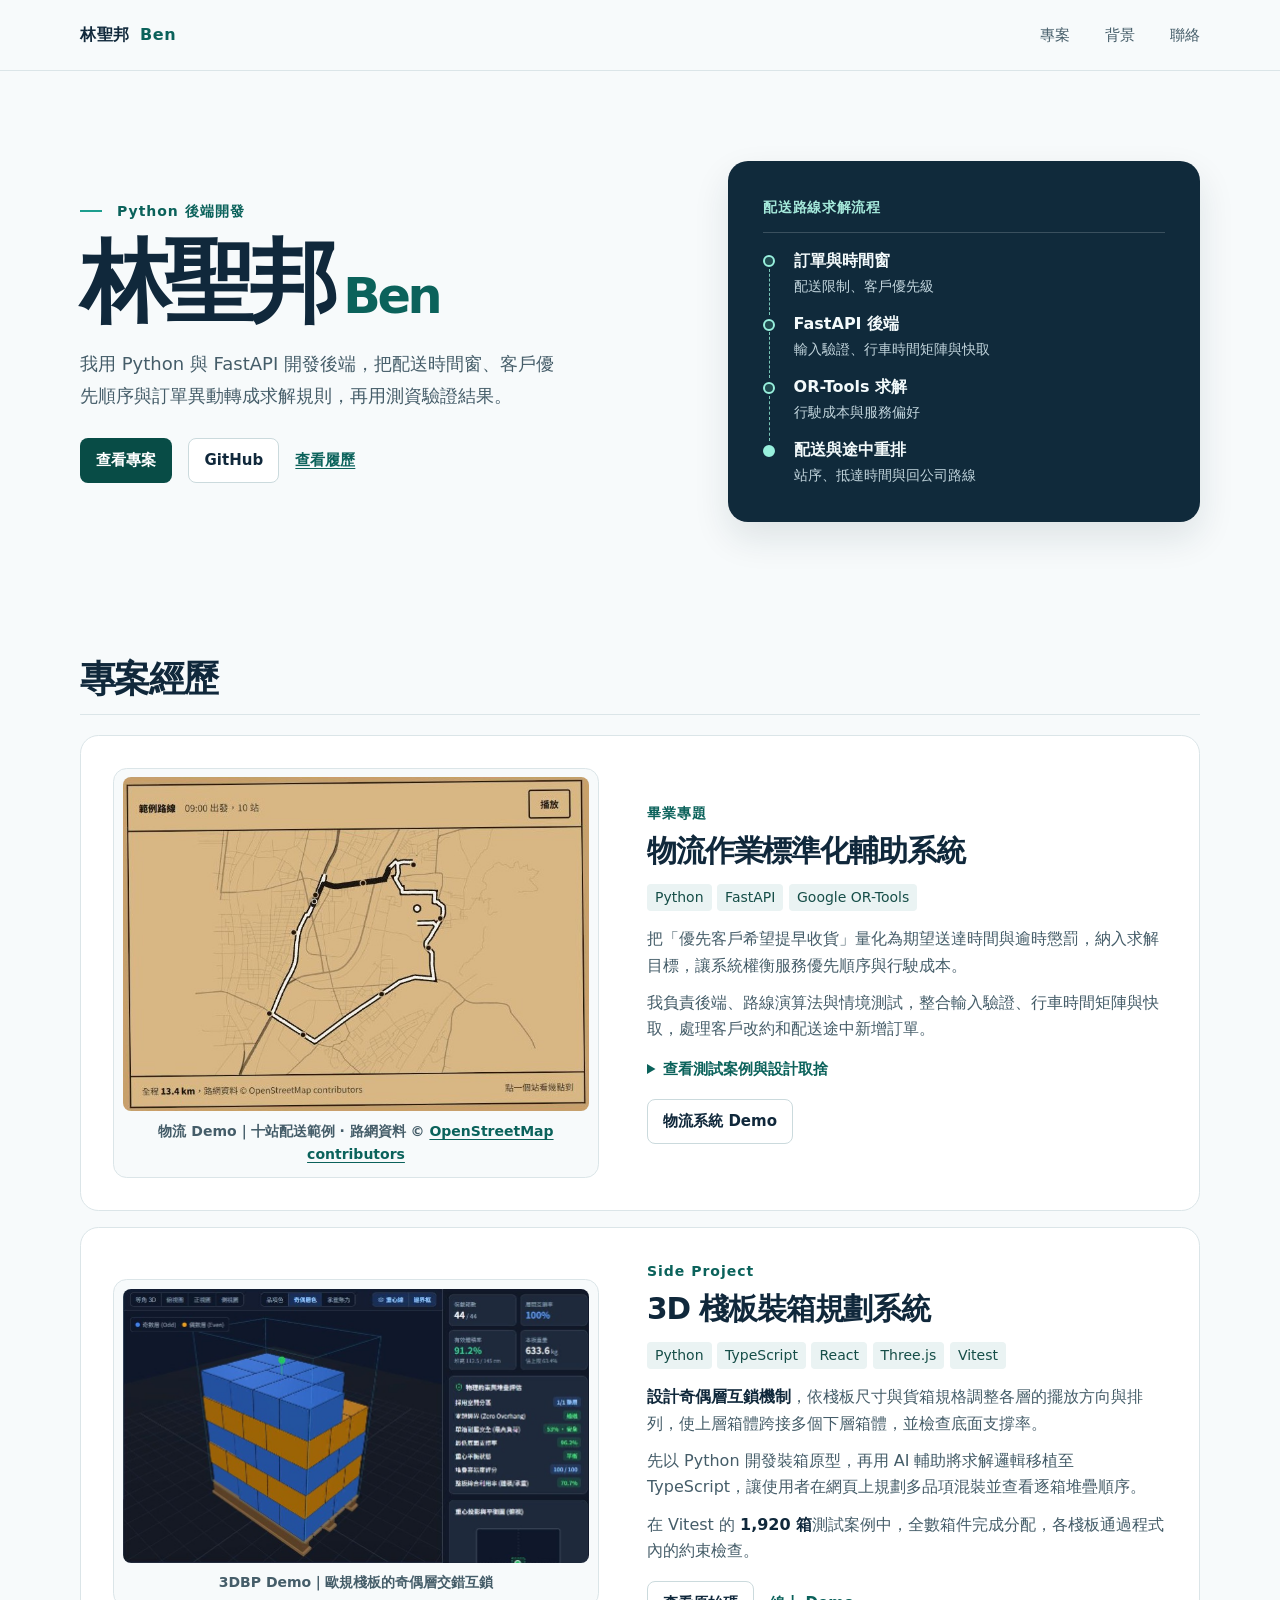
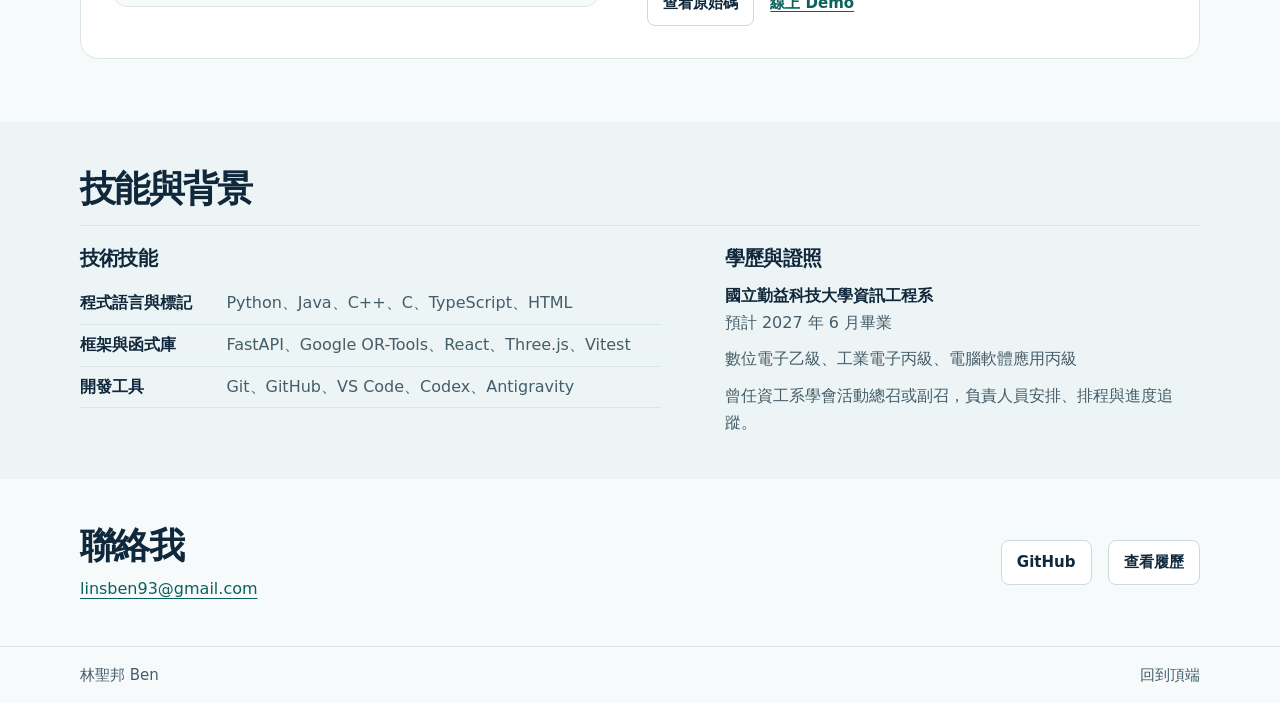
==== commit cffcea5d: "Center project screenshots and add in-page previews" ====
--- a/index.html
+++ b/index.html
@@ -6,7 +6,20 @@
   <meta name="description" content="林聖邦 Ben 的工程作品集，展示 FastAPI 物流路線求解與 3D 棧板裝箱規劃。">
   <meta name="theme-color" content="#f7fafb">
   <title>林聖邦 Ben｜工程作品集</title>
-  <link rel="stylesheet" href="styles.css">
+  <link rel="stylesheet" href="styles.css?v=20261126-2">
+  <style>
+    /* Keep screenshots inside their columns even when a cached stylesheet is served. */
+    .project-visual { justify-self: center; width: 100%; text-align: center; }
+    .project-screenshot img { display: block; width: 100%; max-width: 100%; height: auto; margin-inline: auto; }
+    #project-preview { width: max-content; max-width: min(62rem, calc(100% - 2rem)); max-height: calc(100% - 2rem); margin: auto; padding: .75rem; color: #10283b; background: #fff; border: 1px solid #dbe5e8; border-radius: .85rem; }
+    #project-preview::backdrop { background: rgb(10 25 36 / 74%); }
+    #project-preview .preview-toolbar { display: flex; justify-content: flex-end; margin-bottom: .5rem; }
+    #project-preview .preview-close { min-height: 2.5rem; padding: .35rem .75rem; border: 1px solid #cbdadd; border-radius: .4rem; color: inherit; background: #f7fafb; font: inherit; font-weight: 700; cursor: pointer; }
+    #project-preview .preview-close:focus-visible { outline: 3px solid #16897c; outline-offset: 2px; }
+    #project-preview img { display: block; width: auto; height: auto; max-width: 100%; max-height: calc(100vh - 6rem); max-height: calc(100dvh - 6rem); margin-inline: auto; object-fit: contain; }
+    html:has(#project-preview[open]) { overflow: hidden; }
+  </style>
+  <script src="project-gallery.js" defer></script>
 </head>
 <body>
   <a class="skip" href="#main">跳至主要內容</a>
@@ -134,5 +147,11 @@
   </main>
 
   <footer><div class="shell footer-inner"><span>林聖邦 Ben</span><a href="#top">回到頂端</a></div></footer>
+  <dialog id="project-preview" aria-label="專案截圖預覽">
+    <form class="preview-toolbar" method="dialog">
+      <button class="preview-close" type="submit" autofocus>關閉預覽</button>
+    </form>
+    <img alt="">
+  </dialog>
 </body>
 </html>
--- a/styles.css
+++ b/styles.css
@@ -57,7 +57,7 @@
 .section-heading { border-bottom: 1px solid var(--line); padding-bottom: .75rem; margin-bottom: 1.2rem; }
 h2 { font-size: clamp(1.65rem, 3.6vw, 2.28rem); letter-spacing: -.045em; line-height: 1.3; }
 h3 { font-size: clamp(1.3rem, 2.7vw, 1.85rem); letter-spacing: -.038em; line-height: 1.35; }
-.project { display: grid; grid-template-columns: 1fr 1.07fr; gap: clamp(1.5rem, 4vw, 3rem); padding: clamp(1.2rem, 3vw, 2rem); align-items: center; background: var(--white); border: 1px solid var(--line); border-radius: 1.15rem; }
+.project { display: grid; grid-template-columns: minmax(0, 1fr) minmax(0, 1.07fr); gap: clamp(1.5rem, 4vw, 3rem); padding: clamp(1.2rem, 3vw, 2rem); align-items: center; background: var(--white); border: 1px solid var(--line); border-radius: 1.15rem; }
 .project + .project { margin-top: 1rem; }
 .project-type { margin-bottom: .45rem; }
 .project-copy { grid-column: 2; grid-row: 1; min-width: 0; }
@@ -68,8 +68,7 @@
 details { margin-top: .9rem; }
 summary { width: fit-content; cursor: pointer; color: var(--accent); font-weight: 700; font-size: .9375rem; }
 .project-visual { grid-column: 1; grid-row: 1; min-width: 0; padding: .55rem; background: var(--paper); border: 1px solid var(--line); border-radius: .85rem; }
-.project-screenshot { display: block; overflow: hidden; border-radius: .5rem; }
-.project-screenshot img { display: block; width: 100%; height: auto; }
+.project-screenshot { display: block; min-width: 0; overflow: hidden; border-radius: .5rem; }
 .project-visual figcaption { margin: .55rem .25rem .15rem; color: var(--muted); font-size: .875rem; font-weight: 650; }
 .project-links { margin-top: 1.05rem; }
 
@@ -90,10 +89,10 @@
 @media (max-width: 52rem) {
   .shell { width: min(100% - 2.25rem, 70rem); }
   .hero { gap: 1.5rem; }
-  .project { grid-template-columns: 1fr 1fr; gap: 1.2rem; }
+  .project { grid-template-columns: repeat(2, minmax(0, 1fr)); gap: 1.2rem; }
 }
 @media (max-width: 42rem) {
-  .hero, .project, .about-grid { grid-template-columns: 1fr; }
+  .hero, .project, .about-grid { grid-template-columns: minmax(0, 1fr); }
   .hero { padding-block: 2.5rem 1rem; }
   .section { padding-block: 2rem; }
   .project-copy { grid-column: 1; grid-row: 1; }
